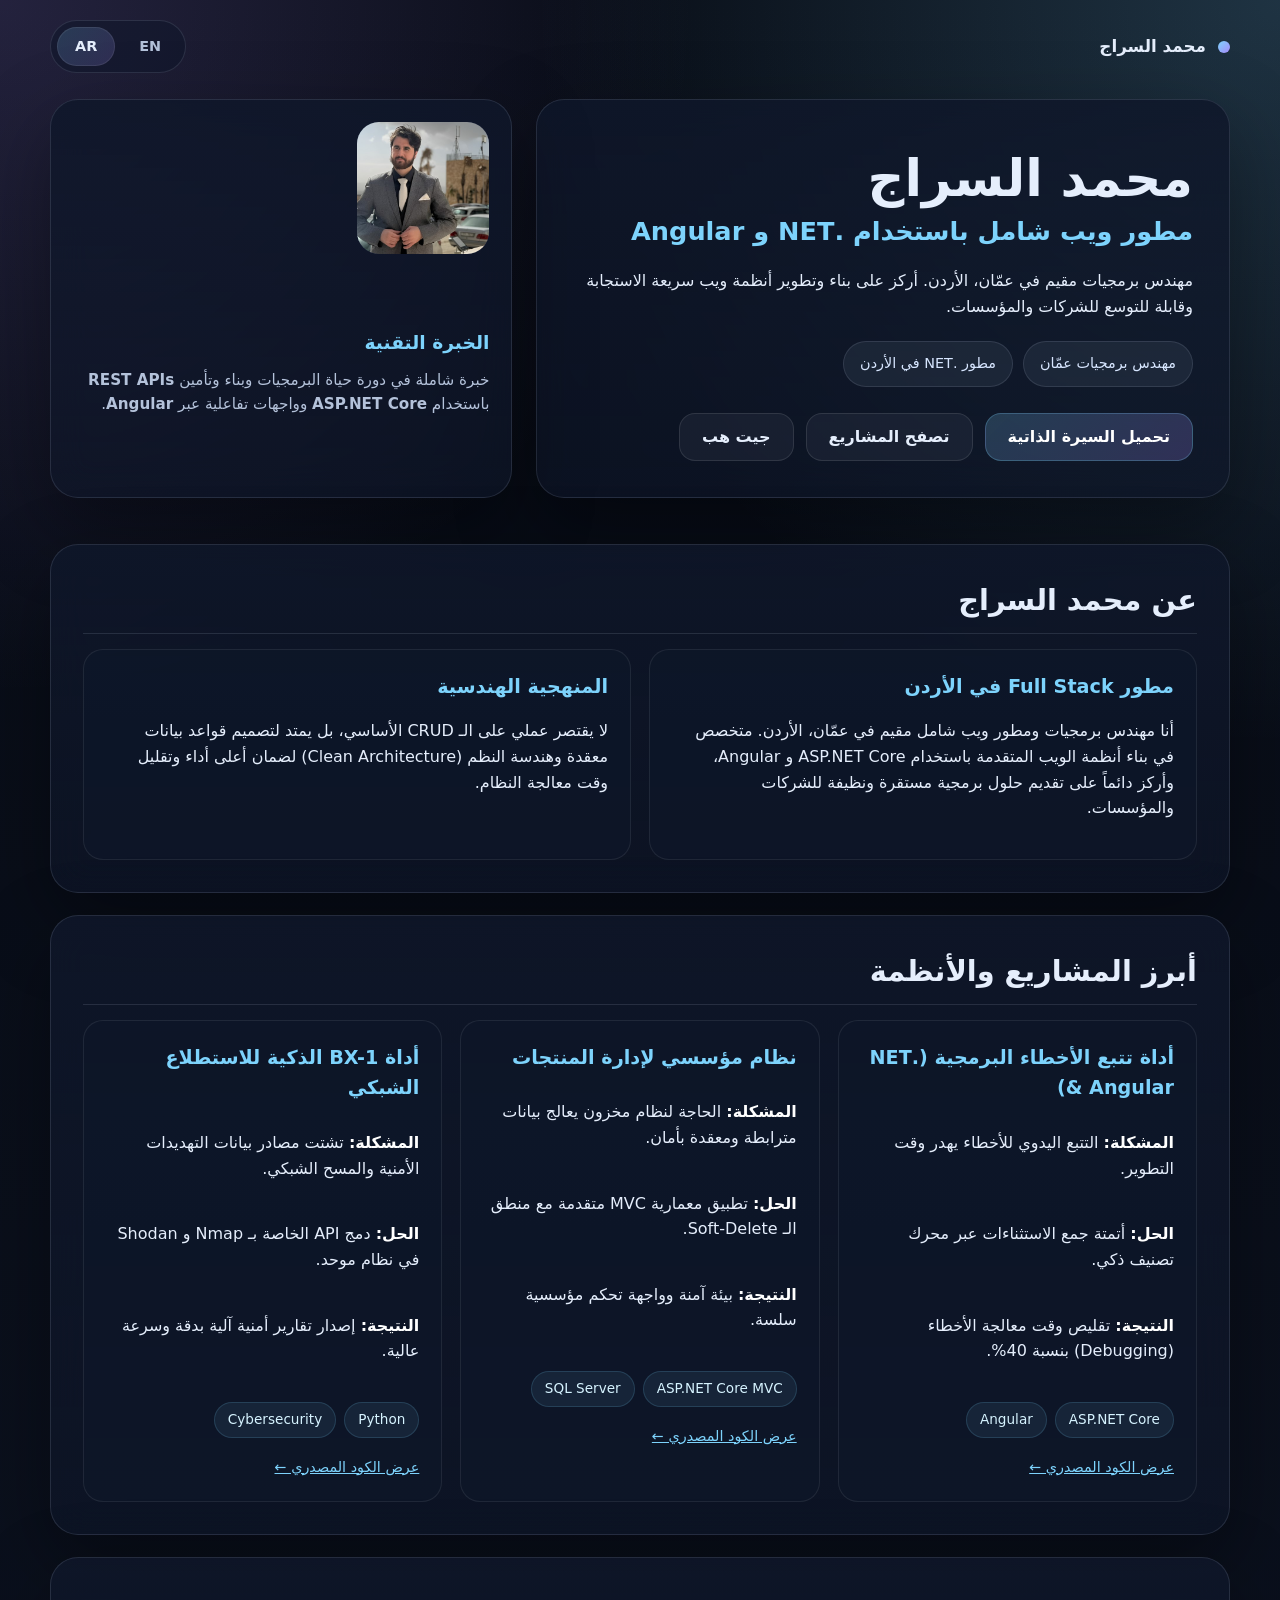
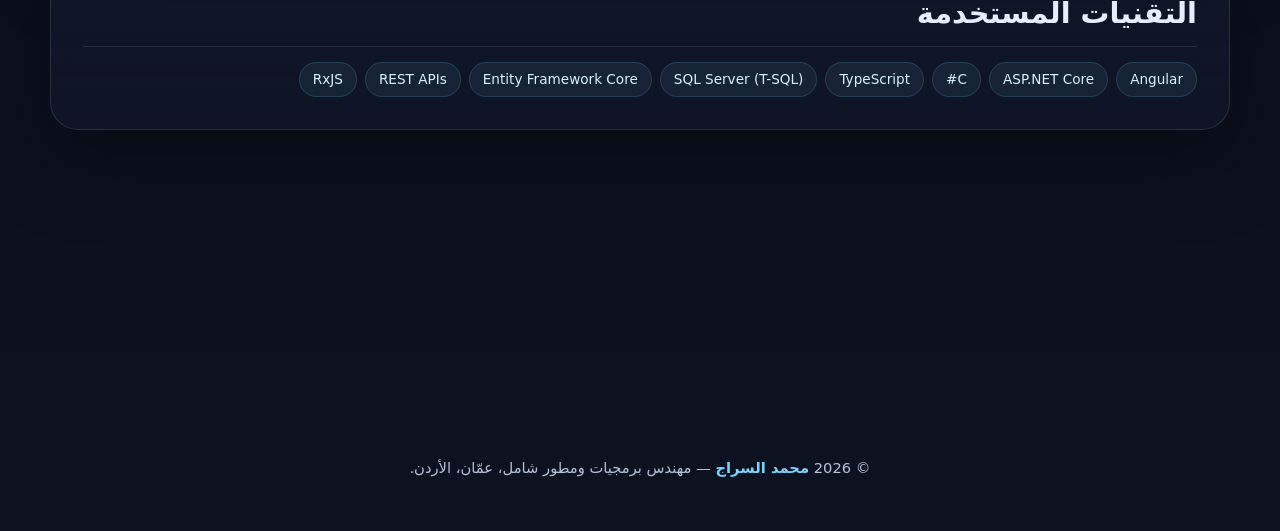
==== ar/index.html @ 18734277 "Add files via upload" ====
<!DOCTYPE html>
<html lang="ar" dir="rtl">
<head>
  <meta charset="UTF-8" />
  <meta name="viewport" content="width=device-width, initial-scale=1.0" />
  <meta name="theme-color" content="#070b14" />
  <meta name="color-scheme" content="dark" />
  
  <title>محمد السراج | مطور .NET و Angular في الأردن</title>
  <meta name="description" content="محمد السراج، مطور ويب شامل باستخدام .NET و Angular مقيم في عمّان. متخصص في هندسة البرمجيات وبناء تطبيقات الويب قابلة التوسع وتطوير الأنظمة المعقدة." />

  <link rel="stylesheet" href="../css/styles.css" />
  <link rel="icon" type="image/png" sizes="32x32" href="../favicon-32x32.png" />
  <link rel="apple-touch-icon" href="../apple-touch-icon.png" />

  <link rel="canonical" href="https://Mohammed-Sarraj.github.io/ar/" />
  <link rel="alternate" hreflang="ar-JO" href="https://Mohammed-Sarraj.github.io/ar/" />
  <link rel="alternate" hreflang="en" href="https://Mohammed-Sarraj.github.io/" />
  <link rel="alternate" hreflang="x-default" href="https://Mohammed-Sarraj.github.io/" />

  <meta property="og:type" content="profile" />
  <meta property="og:title" content="محمد السراج | مطور ويب شامل الأردن" />
  <meta property="og:description" content="مهندس برمجيات عمّان - مطور Full Stack متخصص في أنظمة .NET و Angular." />
  <meta property="og:url" content="https://Mohammed-Sarraj.github.io/ar/" />
  <meta property="og:image" content="https://Mohammed-Sarraj.github.io/og-image.jpg" />
  <meta property="og:image:width" content="1200" />
  <meta property="og:image:height" content="630" />
  <meta property="og:locale" content="ar_JO" />

  <script type="application/ld+json">
  [
    {
      "@context": "https://schema.org",
      "@type": "WebSite",
      "url": "https://Mohammed-Sarraj.github.io/ar/",
      "name": "محمد السراج",
      "description": "السيرة الذاتية لمهندس البرمجيات محمد السراج."
    },
    {
      "@context": "https://schema.org",
      "@type": "ProfilePage",
      "dateCreated": "2024-01-01",
      "dateModified": "2026-04-16",
      "url": "https://Mohammed-Sarraj.github.io/ar/",
      "name": "محمد السراج — مهندس برمجيات",
      "mainEntity": {
        "@type": "Person",
        "name": "محمد السراج",
        "jobTitle": "مطور Full Stack",
        "description": "مطور ويب شامل باستخدام .NET و Angular مقيم في عمّان، الأردن.",
        "image": "https://Mohammed-Sarraj.github.io/profile.jpg",
        "sameAs": [
          "https://www.linkedin.com/in/mohammed-alsarraj",
          "https://github.com/Mohammed-Sarraj"
        ]
      }
    }
  ]
  </script>
</head>
<body>

  <div class="wrap">
    <header class="topbar">
      <div class="brand">
        <span class="dot"></span>
        <span>محمد السراج</span>
      </div>
      <div class="lang-switch">
        <a href="../index.html" title="Switch to English">EN</a>
        <a href="#" class="active" aria-current="page">AR</a>
      </div>
    </header>

    <main>
      <section class="hero">
        <article class="panel hero-main anim">
          <h1>محمد السراج</h1>
          <h2 class="hero-sub">مطور ويب شامل باستخدام .NET و Angular</h2>
          <p class="subtitle">
            مهندس برمجيات مقيم في عمّان، الأردن. أركز على بناء وتطوير أنظمة ويب سريعة الاستجابة وقابلة للتوسع للشركات والمؤسسات.
          </p>
          
          <div class="meta-row">
            <span class="pill">مهندس برمجيات عمّان</span>
            <span class="pill">مطور .NET في الأردن</span>
          </div>
          
          <div class="actions">
            <a class="btn primary" href="../Mohammed_AlSarraj_CV.pdf" target="_blank">تحميل السيرة الذاتية</a>
            <a class="btn ghost" href="#projects">تصفح المشاريع</a>
            <a class="btn ghost" href="https://github.com/Mohammed-Sarraj" target="_blank">جيت هب</a>
          </div>
        </article>

        <aside class="panel hero-side anim" data-delay="1">
          <div class="avatar"><img src="../profile.jpg" alt="محمد السراج" /></div>
          <div>
            <h3 style="color: var(--accent); margin: 0 0 10px;">الخبرة التقنية</h3>
            <p style="font-size: 0.95rem; color: var(--muted); margin: 0;">
              خبرة شاملة في دورة حياة البرمجيات وبناء وتأمين <strong>REST APIs</strong> باستخدام <strong>ASP.NET Core</strong> وواجهات تفاعلية عبر <strong>Angular</strong>.
            </p>
          </div>
        </aside>
      </section>

      <section class="panel section anim" id="about">
        <h2>عن محمد السراج</h2>
        <div class="grid-2">
          <div class="card anim" data-delay="1">
            <h3>مطور Full Stack في الأردن</h3>
            <p>أنا مهندس برمجيات ومطور ويب شامل مقيم في عمّان، الأردن. متخصص في بناء أنظمة الويب المتقدمة باستخدام ASP.NET Core و Angular، وأركز دائماً على تقديم حلول برمجية مستقرة ونظيفة للشركات والمؤسسات.</p>
          </div>
          <div class="card anim" data-delay="2">
            <h3>المنهجية الهندسية</h3>
            <p>لا يقتصر عملي على الـ CRUD الأساسي، بل يمتد لتصميم قواعد بيانات معقدة وهندسة النظم (Clean Architecture) لضمان أعلى أداء وتقليل وقت معالجة النظام.</p>
          </div>
        </div>
      </section>

      <section class="panel section anim" id="projects">
        <h2>أبرز المشاريع والأنظمة</h2>
        <div class="grid-3">
          <article class="card anim" data-delay="1">
            <h3>أداة تتبع الأخطاء البرمجية (.NET & Angular)</h3>
            <div class="project-deep">
              <p><strong>المشكلة:</strong> التتبع اليدوي للأخطاء يهدر وقت التطوير.</p>
              <p><strong>الحل:</strong> أتمتة جمع الاستثناءات عبر محرك تصنيف ذكي.</p>
              <p><strong>النتيجة:</strong> تقليص وقت معالجة الأخطاء (Debugging) بنسبة 40%.</p>
              <div class="tagrow">
                <span class="tag">ASP.NET Core</span> <span class="tag">Angular</span>
              </div>
              <a href="https://github.com/Mohammed-Sarraj" target="_blank" class="github-link">عرض الكود المصدري ←</a>
            </div>
          </article>
          
          <article class="card anim" data-delay="2">
            <h3>نظام مؤسسي لإدارة المنتجات</h3>
            <div class="project-deep">
              <p><strong>المشكلة:</strong> الحاجة لنظام مخزون يعالج بيانات مترابطة ومعقدة بأمان.</p>
              <p><strong>الحل:</strong> تطبيق معمارية MVC متقدمة مع منطق الـ Soft-Delete.</p>
              <p><strong>النتيجة:</strong> بيئة آمنة وواجهة تحكم مؤسسية سلسة.</p>
              <div class="tagrow">
                <span class="tag">ASP.NET Core MVC</span> <span class="tag">SQL Server</span>
              </div>
              <a href="https://github.com/Mohammed-Sarraj" target="_blank" class="github-link">عرض الكود المصدري ←</a>
            </div>
          </article>

          <article class="card anim" data-delay="3">
            <h3>أداة BX-1 الذكية للاستطلاع الشبكي</h3>
            <div class="project-deep">
              <p><strong>المشكلة:</strong> تشتت مصادر بيانات التهديدات الأمنية والمسح الشبكي.</p>
              <p><strong>الحل:</strong> دمج API الخاصة بـ Nmap و Shodan في نظام موحد.</p>
              <p><strong>النتيجة:</strong> إصدار تقارير أمنية آلية بدقة وسرعة عالية.</p>
              <div class="tagrow">
                <span class="tag">Python</span> <span class="tag">Cybersecurity</span>
              </div>
              <a href="https://github.com/Mohammed-Sarraj" target="_blank" class="github-link">عرض الكود المصدري ←</a>
            </div>
          </article>
        </div>
      </section>

      <section class="panel section anim" id="skills">
        <h2>التقنيات المستخدمة</h2>
        <div class="tagrow" style="font-size: 1.1rem;">
          <span class="tag">Angular</span>
          <span class="tag">ASP.NET Core</span>
          <span class="tag">C#</span>
          <span class="tag">TypeScript</span>
          <span class="tag">SQL Server (T-SQL)</span>
          <span class="tag">Entity Framework Core</span>
          <span class="tag">REST APIs</span>
          <span class="tag">RxJS</span>
        </div>
      </section>
      
      <section class="panel section anim" id="contact">
        <h2>التواصل</h2>
        <p class="lead">مفتوح للفرص الوظيفية في مجال هندسة البرمجيات والتعاون التقني. دعنا نبني شيئاً رائعاً معاً.</p>
        <div class="contact-grid">
          <a href="mailto:mfsarraj6@gmail.com" class="social-link anim" data-delay="1">
            <svg viewBox="0 0 24 24"><path d="M20 4H4c-1.1 0-1.99.9-1.99 2L2 18c0 1.1.9 2 2 2h16c1.1 0 2-.9 2-2V6c0-1.1-.9-2-2-2zm0 4l-8 5-8-5V6l8 5 8-5v2z"/></svg>
            <div class="details"><span class="label">البريد الإلكتروني</span><span class="value">mfsarraj6@gmail.com</span></div>
          </a>
          <a href="https://wa.me/962781483700" target="_blank" class="social-link anim" data-delay="2">
            <svg viewBox="0 0 24 24"><path d="M12.031 0C5.385 0 .012 5.373.012 12.019c0 2.128.552 4.195 1.6 6.01L.027 24l6.115-1.603c1.744.962 3.716 1.468 5.889 1.468 6.646 0 12.02-5.373 12.02-12.019C24.05 5.373 18.677 0 12.031 0zm-1.127 18.06c-1.782-.008-3.528-.475-5.048-1.353l-.361-.214-3.753.984.998-3.661-.235-.374c-.966-1.538-1.478-3.327-1.478-5.183 0-5.313 4.323-9.636 9.636-9.636 5.312 0 9.635 4.323 9.635 9.636 0 5.312-4.323 9.635-9.635 9.635zm5.289-7.221c-.29-.145-1.716-.847-1.982-.944-.265-.096-.459-.145-.652.145-.193.29-.75.944-.919 1.138-.17.193-.338.217-.628.072-1.666-.837-3.08-2.316-3.83-3.612-.113-.197-.01-.301.135-.445.13-.13.29-.338.435-.508.145-.17.193-.29.29-.483.096-.193.048-.362 0-.508-.048-.145-.652-1.571-.894-2.152-.236-.563-.475-.487-.652-.496h-.556c-.193 0-.508.072-.774.362-.265.29-1.015.992-1.015 2.418 0 1.427 1.04 2.806 1.185 2.999.145.193 2.045 3.123 4.954 4.381 1.761.76 2.492.936 3.327.882.686-.044 1.716-.701 1.958-1.378.242-.677.242-1.258.17-1.378-.073-.121-.266-.193-.556-.338z"/></svg>
            <div class="details"><span class="label">واتساب</span><span class="value">+962 781 483 700</span></div>
          </a>
          <a href="https://www.linkedin.com/in/mohammed-alsarraj" target="_blank" class="social-link anim" data-delay="3">
            <svg viewBox="0 0 24 24"><path d="M19 0h-14c-2.761 0-5 2.239-5 5v14c0 2.761 2.239 5 5 5h14c2.762 0 5-2.239 5-5v-14c0-2.761-2.238-5-5-5zm-11 19h-3v-11h3v11zm-1.5-12.268c-.966 0-1.75-.79-1.75-1.764s.784-1.764 1.75-1.764 1.75.79 1.75 1.764-.783 1.764-1.75 1.764zm13.5 12.268h-3v-5.604c0-3.368-4-3.113-4 0v5.604h-3v-11h3v1.765c1.396-2.586 7-2.777 7 2.476v6.759z"/></svg>
            <div class="details"><span class="label">لينكدإن</span><span class="value">mohammed-alsarraj</span></div>
          </a>
        </div>
      </section>

    </main>

    <footer class="footer">
      <div>
        &copy; 2026 <a href="https://Mohammed-Sarraj.github.io/ar/">محمد السراج</a>
        &mdash; مهندس برمجيات ومطور شامل، عمّان، الأردن.
      </div>
    </footer>
  </div>

  <script src="../js/script.js" defer></script>
</body>
</html>
---- css/styles.css ----
/* ============================================================
   DESIGN TOKENS
============================================================ */
:root {
  --bg: #070b14; --bg2: #0c1220; --card: rgba(15,23,42,0.86);
  --text: #e5eefc; --muted: #b4c2da; --line: rgba(148,163,184,0.18);
  --accent: #7dd3fc; --accent2: #a78bfa; --success: #34d399;
  --shadow: 0 30px 80px rgba(0,0,0,0.35); --radius: 28px; --max: 1180px;
  --transition: 0.25s ease;
}

/* ============================================================
   RESET & BASE
============================================================ */
*, *::before, *::after { box-sizing: border-box; }
html { scroll-behavior: smooth; }
body {
  margin: 0; font-family: system-ui, -apple-system, sans-serif;
  background: radial-gradient(circle at top left, rgba(125,211,252,0.20), transparent 30%),
              radial-gradient(circle at top right, rgba(167,139,250,0.18), transparent 28%),
              linear-gradient(180deg, var(--bg), var(--bg2));
  color: var(--text); min-height: 100vh; overflow-x: hidden; line-height: 1.6;
}

/* التوافق مع اللغة العربية (RTL) للـ Background */
[dir="rtl"] body {
  background: radial-gradient(circle at top right, rgba(125,211,252,0.20), transparent 30%),
              radial-gradient(circle at top left, rgba(167,139,250,0.18), transparent 28%),
              linear-gradient(180deg, var(--bg), var(--bg2));
}

a { color: inherit; text-decoration: none; }
img { max-width: 100%; display: block; }

/* ============================================================
   LAYOUT & COMPONENTS
============================================================ */
.wrap { width: min(var(--max), calc(100% - 32px)); margin: 0 auto; position: relative; z-index: 1; }
.topbar { display: flex; justify-content: space-between; align-items: center; padding: 20px 0 8px; gap: 16px; }
.brand { display: flex; align-items: center; gap: 12px; font-weight: 700; font-size: 1.05rem; }
.dot { width: 12px; height: 12px; border-radius: 50%; background: linear-gradient(135deg, var(--accent), var(--accent2)); }

.lang-switch { display: inline-flex; gap: 6px; padding: 6px; border: 1px solid var(--line); border-radius: 999px; background: rgba(15,23,42,0.55); }
.lang-switch a { padding: 8px 18px; border-radius: 999px; color: var(--muted); font-weight: 700; font-size: 0.9rem; transition: var(--transition); }
.lang-switch a.active { background: linear-gradient(135deg, rgba(125,211,252,0.18), rgba(167,139,250,0.18)); color: var(--text); box-shadow: inset 0 0 0 1px rgba(255,255,255,0.08); }

.hero { display: grid; grid-template-columns: 1.2fr 0.8fr; gap: 24px; padding: 18px 0 24px; }
.panel { background: linear-gradient(180deg, rgba(15,23,42,0.86), rgba(15,23,42,0.62)); border: 1px solid var(--line); border-radius: var(--radius); box-shadow: var(--shadow); backdrop-filter: blur(18px); }
.hero-main { padding: 36px; }

h1 { margin: 14px 0 5px; font-size: clamp(2.4rem, 4vw, 3.8rem); font-weight: 900; line-height: 1.1; }
h2.hero-sub { font-size: clamp(1.2rem, 2vw, 1.6rem); color: var(--accent); margin: 0 0 15px; font-weight: 600; }

.meta-row { display: flex; flex-wrap: wrap; gap: 10px; margin: 22px 0 0; }
.pill { display: inline-flex; padding: 10px 16px; border-radius: 999px; background: rgba(148,163,184,0.10); border: 1px solid var(--line); color: #d7e6ff; font-size: 0.9rem; font-weight: 500; }

.actions { display: flex; flex-wrap: wrap; gap: 12px; margin-top: 26px; }
.btn { display: inline-flex; align-items: center; gap: 10px; padding: 0 22px; height: 48px; border-radius: 16px; border: 1px solid rgba(255,255,255,0.10); font-weight: 700; cursor: pointer; transition: var(--transition); }
.btn.primary { background: linear-gradient(135deg, rgba(125,211,252,0.20), rgba(167,139,250,0.22)); border-color: rgba(125,211,252,0.25); color: #fff; }
.btn.ghost { background: rgba(148,163,184,0.08); }
.btn:hover { transform: translateY(-2px); }

.hero-side { padding: 22px; display: grid; gap: 16px; }
.avatar { width: min(132px, 30vw); aspect-ratio: 1; border-radius: 22px; overflow: hidden; background: linear-gradient(135deg, rgba(125,211,252,0.18), rgba(167,139,250,0.18)); display: grid; place-items: center; }
.avatar img { width: 100%; height: 100%; object-fit: cover; transform: scale(1.8); }

.section { margin-top: 22px; padding: 32px; }
.section h2 { margin: 0 0 15px; font-size: 1.8rem; font-weight: 800; border-bottom: 1px solid var(--line); padding-bottom: 10px; }
.grid-2 { display: grid; grid-template-columns: repeat(2, 1fr); gap: 18px; }
.grid-3 { display: grid; grid-template-columns: repeat(3, 1fr); gap: 18px; }

.card { padding: 22px; border-radius: 20px; background: rgba(15,23,42,0.65); border: 1px solid rgba(255,255,255,0.08); }
.card h3 { margin: 0 0 10px; font-size: 1.2rem; color: var(--accent); }

.project-deep { display: flex; flex-direction: column; gap: 8px; }
.project-deep strong { color: #fff; }
.project-deep a.github-link { color: var(--accent); text-decoration: underline; font-size: 0.9rem; margin-top: 10px; display: inline-block; }

.tagrow { display: flex; flex-wrap: wrap; gap: 8px; margin-top: 14px; }
.tag { display: inline-flex; padding: 6px 13px; border-radius: 999px; background: rgba(125,211,252,0.08); border: 1px solid rgba(125,211,252,0.16); color: #d6f3ff; font-size: 0.85rem; font-weight: 500; }

.contact-grid { display: grid; grid-template-columns: repeat(auto-fit, minmax(220px, 1fr)); gap: 14px; margin-top: 24px; }
.social-link { display: flex; align-items: center; gap: 16px; padding: 16px 20px; border-radius: 18px; background: rgba(15,23,42,0.55); border: 1px solid rgba(255,255,255,0.08); font-weight: 600; transition: var(--transition); min-height: 72px; }
.social-link:hover { transform: translateY(-4px); background: rgba(125,211,252,0.10); border-color: rgba(125,211,252,0.28); box-shadow: 0 12px 36px rgba(0,0,0,0.22); }
.social-link svg { width: 28px; height: 28px; fill: currentColor; opacity: 0.88; }
.social-link .details { display: flex; flex-direction: column; gap: 3px; }
.social-link .details .label { font-size: 0.78rem; color: var(--muted); text-transform: uppercase; }
.social-link .details .value { font-size: 1rem; font-weight: 700; color: #fff; }

.footer { padding: 32px 0 52px; text-align: center; color: var(--muted); font-size: 0.92rem; }
.footer a { color: var(--accent); font-weight: bold; }

/* ============================================================
   RTL OVERRIDES (يتم تطبيقها تلقائياً عند قراءة lang="ar")
============================================================ */
[dir="rtl"] .actions, [dir="rtl"] .meta-row, [dir="rtl"] .tagrow, [dir="rtl"] .topbar { direction: rtl; }
[dir="rtl"] .grid-2, [dir="rtl"] .grid-3, [dir="rtl"] .contact-grid { direction: rtl; }

/* ============================================================
   SCROLL ANIMATIONS (JS Intersection Observer)
============================================================ */
.anim { opacity: 0; transform: translateY(24px); transition: opacity 0.55s ease, transform 0.55s ease; }
.anim.visible { opacity: 1; transform: translateY(0); }
.anim[data-delay="1"] { transition-delay: 0.06s; }
.anim[data-delay="2"] { transition-delay: 0.12s; }
.anim[data-delay="3"] { transition-delay: 0.18s; }

/* ============================================================
   RESPONSIVE DESIGN
============================================================ */
@media (max-width: 980px) {
  .hero, .grid-2, .grid-3 { grid-template-columns: 1fr; }
  .hero-main { padding: 26px; }
  .hero-side { padding: 18px; }
  .section { padding: 24px; }
}
@media (max-width: 640px) {
  .wrap { width: min(var(--max), calc(100% - 20px)); }
  .topbar { flex-direction: column; gap: 12px; }
  h1 { line-height: 1.02; }
  .contact-grid { grid-template-columns: 1fr; }
  .btn { width: 100%; justify-content: center; }
}
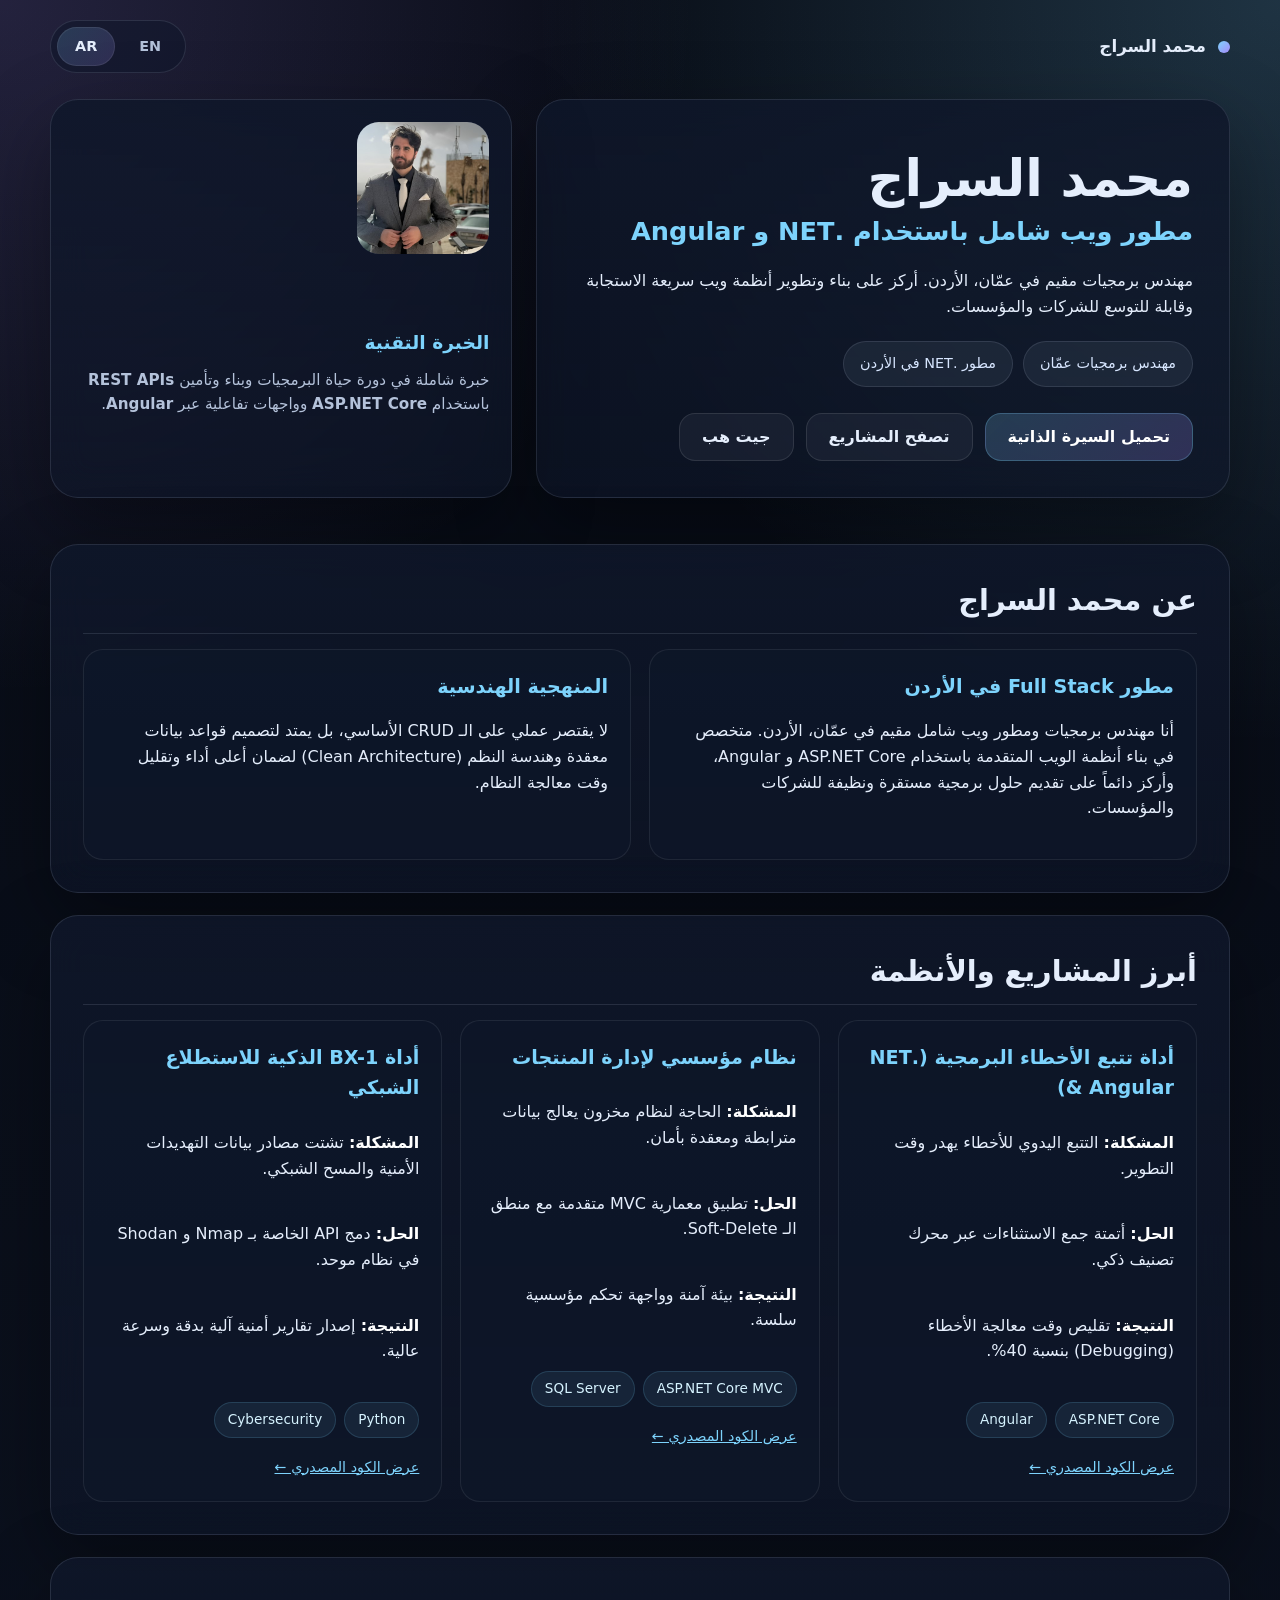
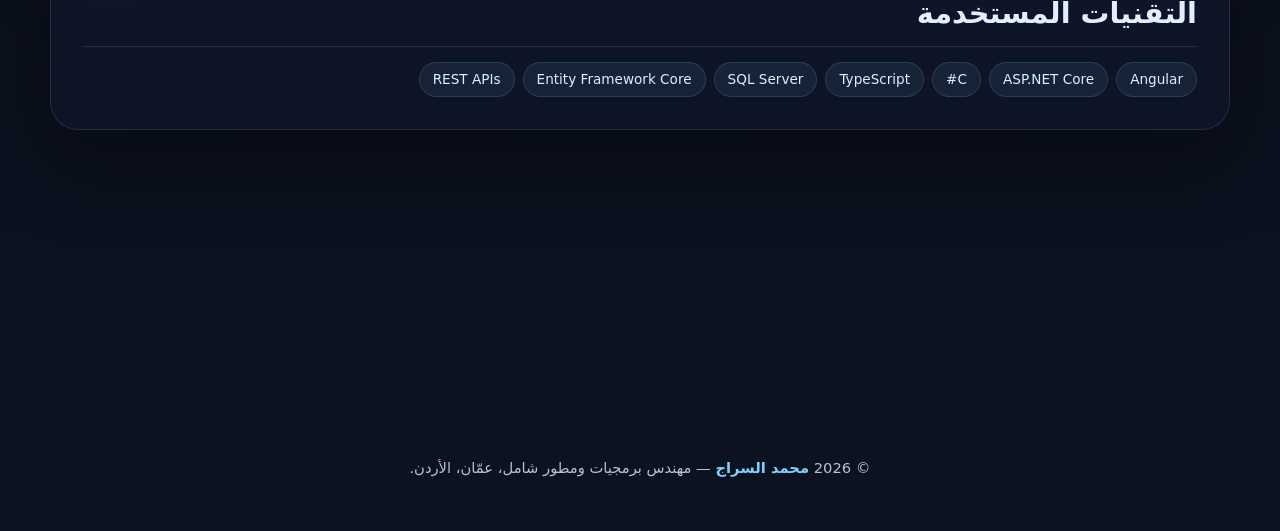
==== commit fecdd302: "Update index.html" ====
--- a/ar/index.html
+++ b/ar/index.html
@@ -169,10 +169,9 @@
           <span class="tag">ASP.NET Core</span>
           <span class="tag">C#</span>
           <span class="tag">TypeScript</span>
-          <span class="tag">SQL Server (T-SQL)</span>
+          <span class="tag">SQL Server</span>
           <span class="tag">Entity Framework Core</span>
           <span class="tag">REST APIs</span>
-          <span class="tag">RxJS</span>
         </div>
       </section>
       
@@ -207,4 +206,4 @@
 
   <script src="../js/script.js" defer></script>
 </body>
-</html>+</html>
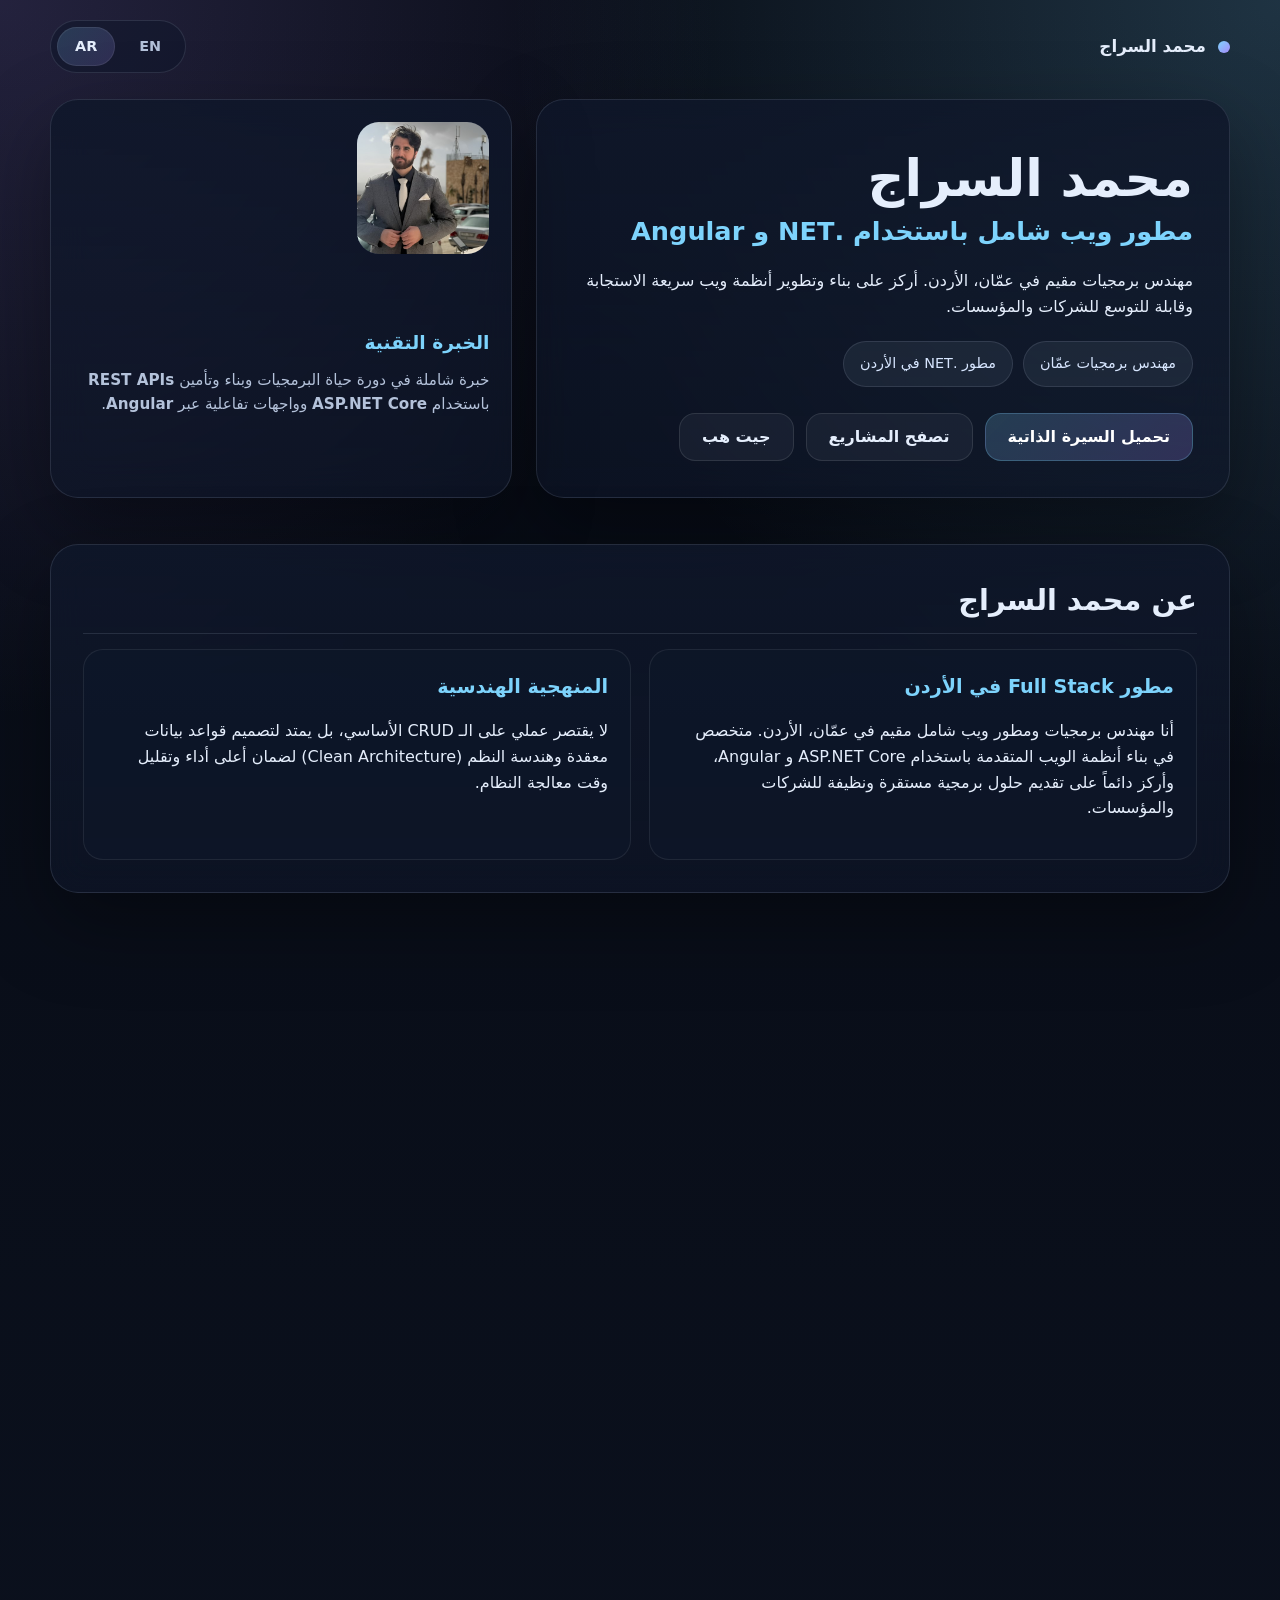
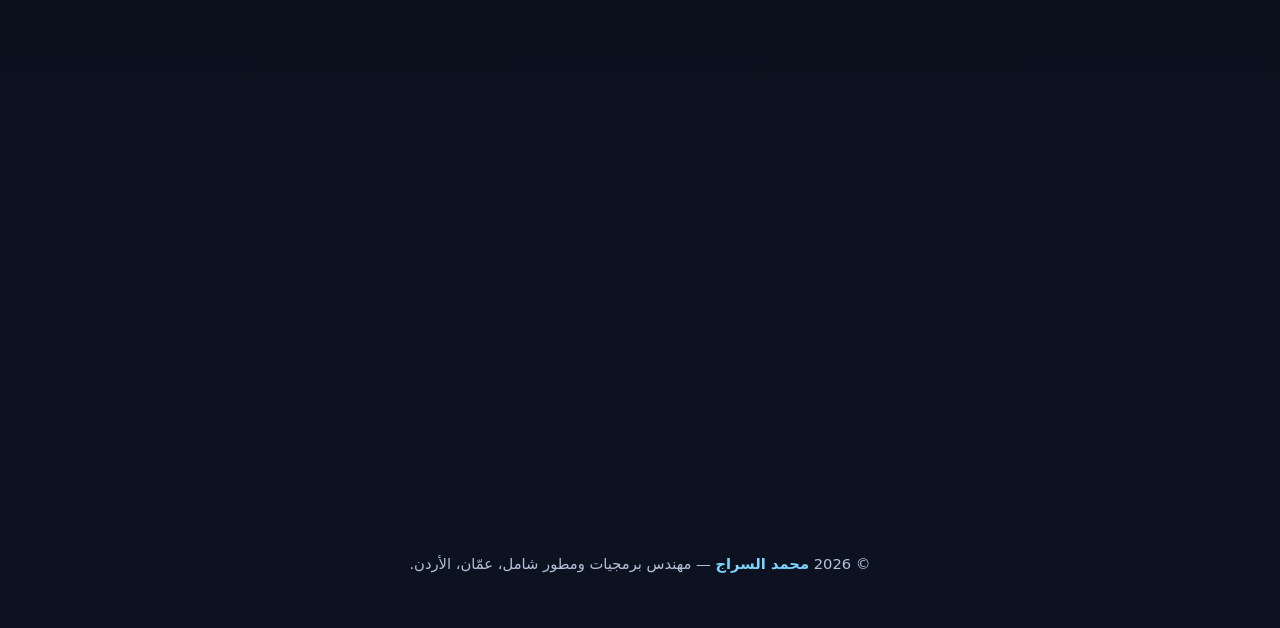
==== commit 3926f010: "Update index.html" ====
--- a/ar/index.html
+++ b/ar/index.html
@@ -51,7 +51,9 @@
         "image": "https://Mohammed-Sarraj.github.io/profile.jpg",
         "sameAs": [
           "https://www.linkedin.com/in/mohammed-alsarraj",
-          "https://github.com/Mohammed-Sarraj"
+          "https://github.com/Mohammed-Sarraj",
+          "https://www.facebook.com/mohammed.alsarraj.dev",
+          "https://www.instagram.com/mfsarraj"
         ]
       }
     }
@@ -183,13 +185,21 @@
             <svg viewBox="0 0 24 24"><path d="M20 4H4c-1.1 0-1.99.9-1.99 2L2 18c0 1.1.9 2 2 2h16c1.1 0 2-.9 2-2V6c0-1.1-.9-2-2-2zm0 4l-8 5-8-5V6l8 5 8-5v2z"/></svg>
             <div class="details"><span class="label">البريد الإلكتروني</span><span class="value">mfsarraj6@gmail.com</span></div>
           </a>
-          <a href="https://wa.me/962781483700" target="_blank" class="social-link anim" data-delay="2">
+          <a href="https://wa.me/962781483700" target="_blank" rel="noopener noreferrer" class="social-link anim" data-delay="2">
             <svg viewBox="0 0 24 24"><path d="M12.031 0C5.385 0 .012 5.373.012 12.019c0 2.128.552 4.195 1.6 6.01L.027 24l6.115-1.603c1.744.962 3.716 1.468 5.889 1.468 6.646 0 12.02-5.373 12.02-12.019C24.05 5.373 18.677 0 12.031 0zm-1.127 18.06c-1.782-.008-3.528-.475-5.048-1.353l-.361-.214-3.753.984.998-3.661-.235-.374c-.966-1.538-1.478-3.327-1.478-5.183 0-5.313 4.323-9.636 9.636-9.636 5.312 0 9.635 4.323 9.635 9.636 0 5.312-4.323 9.635-9.635 9.635zm5.289-7.221c-.29-.145-1.716-.847-1.982-.944-.265-.096-.459-.145-.652.145-.193.29-.75.944-.919 1.138-.17.193-.338.217-.628.072-1.666-.837-3.08-2.316-3.83-3.612-.113-.197-.01-.301.135-.445.13-.13.29-.338.435-.508.145-.17.193-.29.29-.483.096-.193.048-.362 0-.508-.048-.145-.652-1.571-.894-2.152-.236-.563-.475-.487-.652-.496h-.556c-.193 0-.508.072-.774.362-.265.29-1.015.992-1.015 2.418 0 1.427 1.04 2.806 1.185 2.999.145.193 2.045 3.123 4.954 4.381 1.761.76 2.492.936 3.327.882.686-.044 1.716-.701 1.958-1.378.242-.677.242-1.258.17-1.378-.073-.121-.266-.193-.556-.338z"/></svg>
             <div class="details"><span class="label">واتساب</span><span class="value">+962 781 483 700</span></div>
           </a>
-          <a href="https://www.linkedin.com/in/mohammed-alsarraj" target="_blank" class="social-link anim" data-delay="3">
+          <a href="https://www.linkedin.com/in/mohammed-alsarraj" target="_blank" rel="noopener noreferrer" class="social-link anim" data-delay="3">
             <svg viewBox="0 0 24 24"><path d="M19 0h-14c-2.761 0-5 2.239-5 5v14c0 2.761 2.239 5 5 5h14c2.762 0 5-2.239 5-5v-14c0-2.761-2.238-5-5-5zm-11 19h-3v-11h3v11zm-1.5-12.268c-.966 0-1.75-.79-1.75-1.764s.784-1.764 1.75-1.764 1.75.79 1.75 1.764-.783 1.764-1.75 1.764zm13.5 12.268h-3v-5.604c0-3.368-4-3.113-4 0v5.604h-3v-11h3v1.765c1.396-2.586 7-2.777 7 2.476v6.759z"/></svg>
             <div class="details"><span class="label">لينكدإن</span><span class="value">mohammed-alsarraj</span></div>
+          </a>
+          <a href="https://www.facebook.com/mohammed.alsarraj.dev" target="_blank" rel="noopener noreferrer" class="social-link anim" data-delay="4">
+            <svg viewBox="0 0 24 24"><path d="M22.675 0h-21.35c-.732 0-1.325.593-1.325 1.325v21.351c0 .731.593 1.324 1.325 1.324h11.495v-9.294h-3.128v-3.622h3.128v-2.671c0-3.1 1.893-4.788 4.659-4.788 1.325 0 2.463.099 2.795.143v3.24l-1.918.001c-1.504 0-1.795.715-1.795 1.763v2.313h3.587l-.467 3.622h-3.12v9.293h6.116c.73 0 1.323-.593 1.323-1.325v-21.35c0-.732-.593-1.325-1.325-1.325z"/></svg>
+            <div class="details"><span class="label">فيسبوك</span><span class="value">mohammed.alsarraj.dev</span></div>
+          </a>
+          <a href="https://www.instagram.com/mfsarraj" target="_blank" rel="noopener noreferrer" class="social-link anim" data-delay="5">
+            <svg viewBox="0 0 24 24"><path d="M12 2.163c3.204 0 3.584.012 4.85.07 3.252.148 4.771 1.691 4.919 4.919.058 1.265.069 1.645.069 4.849 0 3.205-.012 3.584-.069 4.849-.149 3.225-1.664 4.771-4.919 4.919-1.266.058-1.644.07-4.85.07-3.204 0-3.584-.012-4.849-.07-3.26-.149-4.771-1.699-4.919-4.92-.058-1.265-.07-1.644-.07-4.849 0-3.204.013-3.583.07-4.849.149-3.227 1.664-4.771 4.919-4.919 1.266-.057 1.645-.069 4.849-.07zm0-2.163c-3.259 0-3.667.014-4.947.072-4.358.2-6.78 2.618-6.98 6.98-.059 1.281-.073 1.689-.073 4.948 0 3.259.014 3.668.072 4.948.2 4.358 2.618 6.78 6.98 6.98 1.281.058 1.689.072 4.948.072 3.259 0 3.668-.014 4.948-.072 4.354-.2 6.782-2.618 6.979-6.98.059-1.28.073-1.689.073-4.948 0-3.259-.014-3.667-.072-4.947-.196-4.354-2.617-6.78-6.979-6.98-1.281-.059-1.69-.073-4.949-.073zm0 5.838c-3.403 0-6.162 2.759-6.162 6.162s2.759 6.163 6.162 6.163 6.162-2.759 6.162-6.163c0-3.403-2.759-6.162-6.162-6.162zm0 10.162c-2.209 0-4-1.79-4-4 0-2.209 1.791-4 4-4s4 1.791 4 4c0 2.21-1.791 4-4 4zm6.406-11.845c-.796 0-1.441.645-1.441 1.44s.645 1.44 1.441 1.44c.795 0 1.439-.645 1.439-1.44s-.644-1.44-1.439-1.44z"/></svg>
+            <div class="details"><span class="label">إنستجرام</span><span class="value">@mfsarraj</span></div>
           </a>
         </div>
       </section>
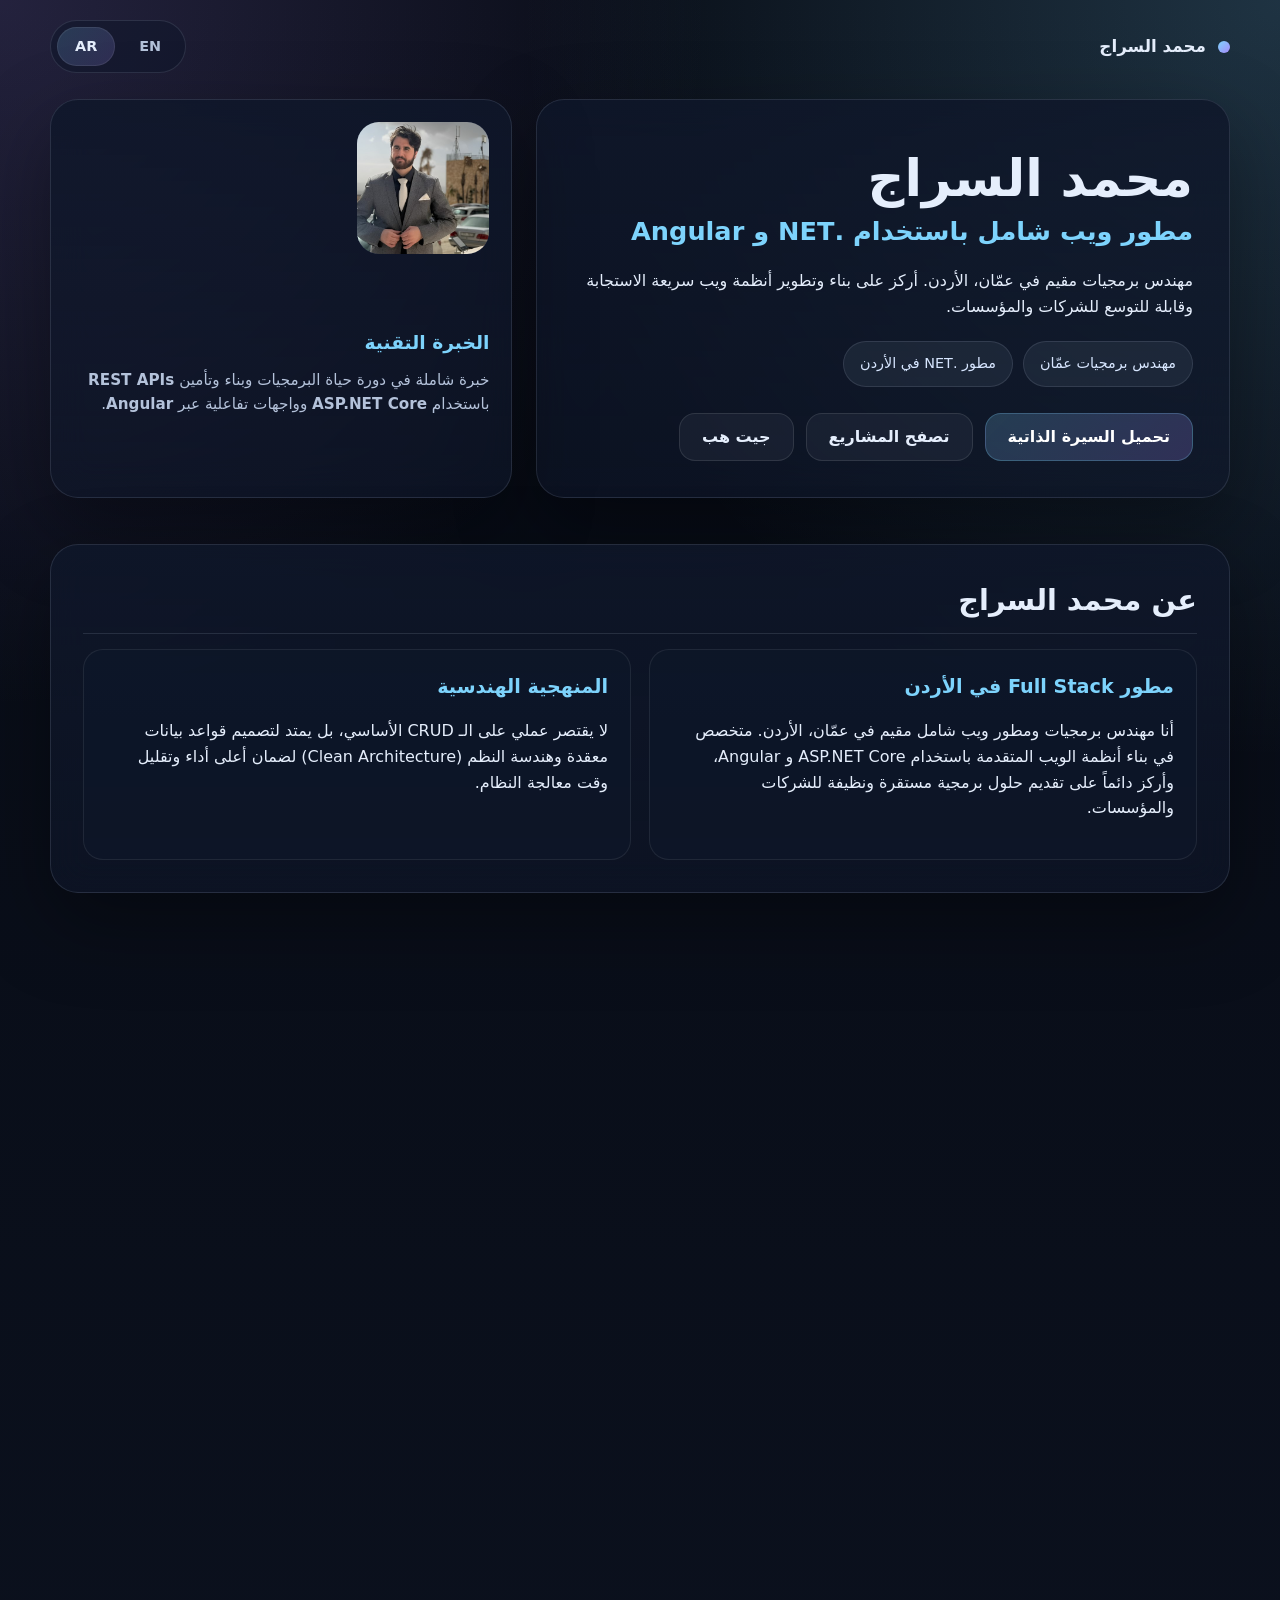
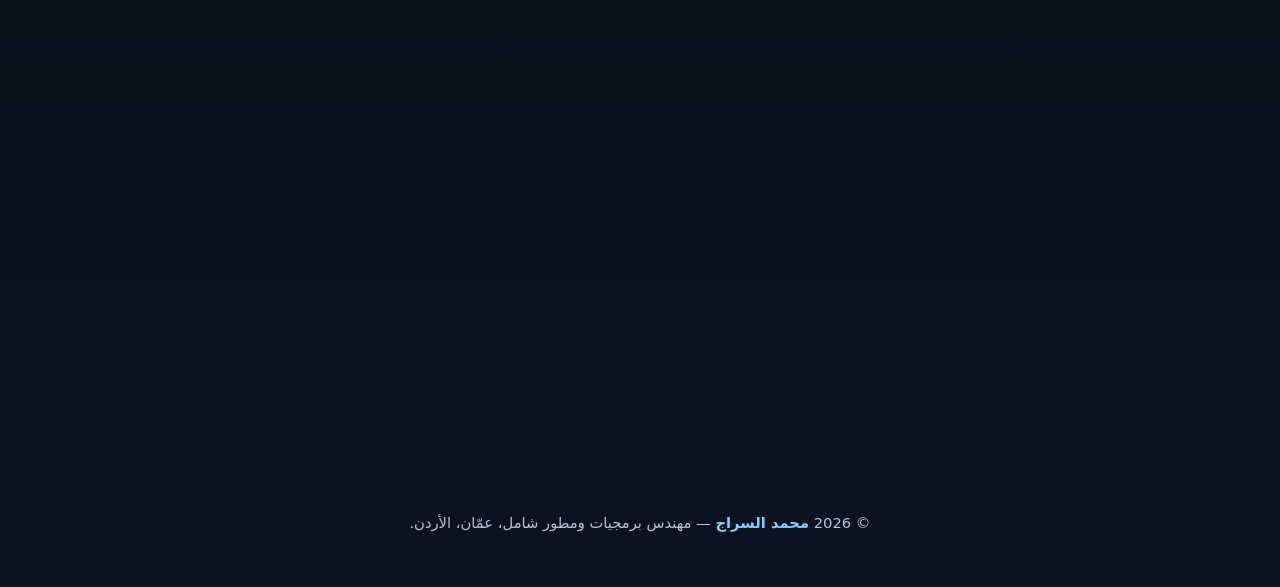
==== commit cbe4cb85: "Update index.html" ====
--- a/ar/index.html
+++ b/ar/index.html
@@ -132,7 +132,6 @@
               <div class="tagrow">
                 <span class="tag">ASP.NET Core</span> <span class="tag">Angular</span>
               </div>
-              <a href="https://github.com/Mohammed-Sarraj" target="_blank" class="github-link">عرض الكود المصدري ←</a>
             </div>
           </article>
           
@@ -145,7 +144,6 @@
               <div class="tagrow">
                 <span class="tag">ASP.NET Core MVC</span> <span class="tag">SQL Server</span>
               </div>
-              <a href="https://github.com/Mohammed-Sarraj" target="_blank" class="github-link">عرض الكود المصدري ←</a>
             </div>
           </article>
 
@@ -158,7 +156,6 @@
               <div class="tagrow">
                 <span class="tag">Python</span> <span class="tag">Cybersecurity</span>
               </div>
-              <a href="https://github.com/Mohammed-Sarraj" target="_blank" class="github-link">عرض الكود المصدري ←</a>
             </div>
           </article>
         </div>
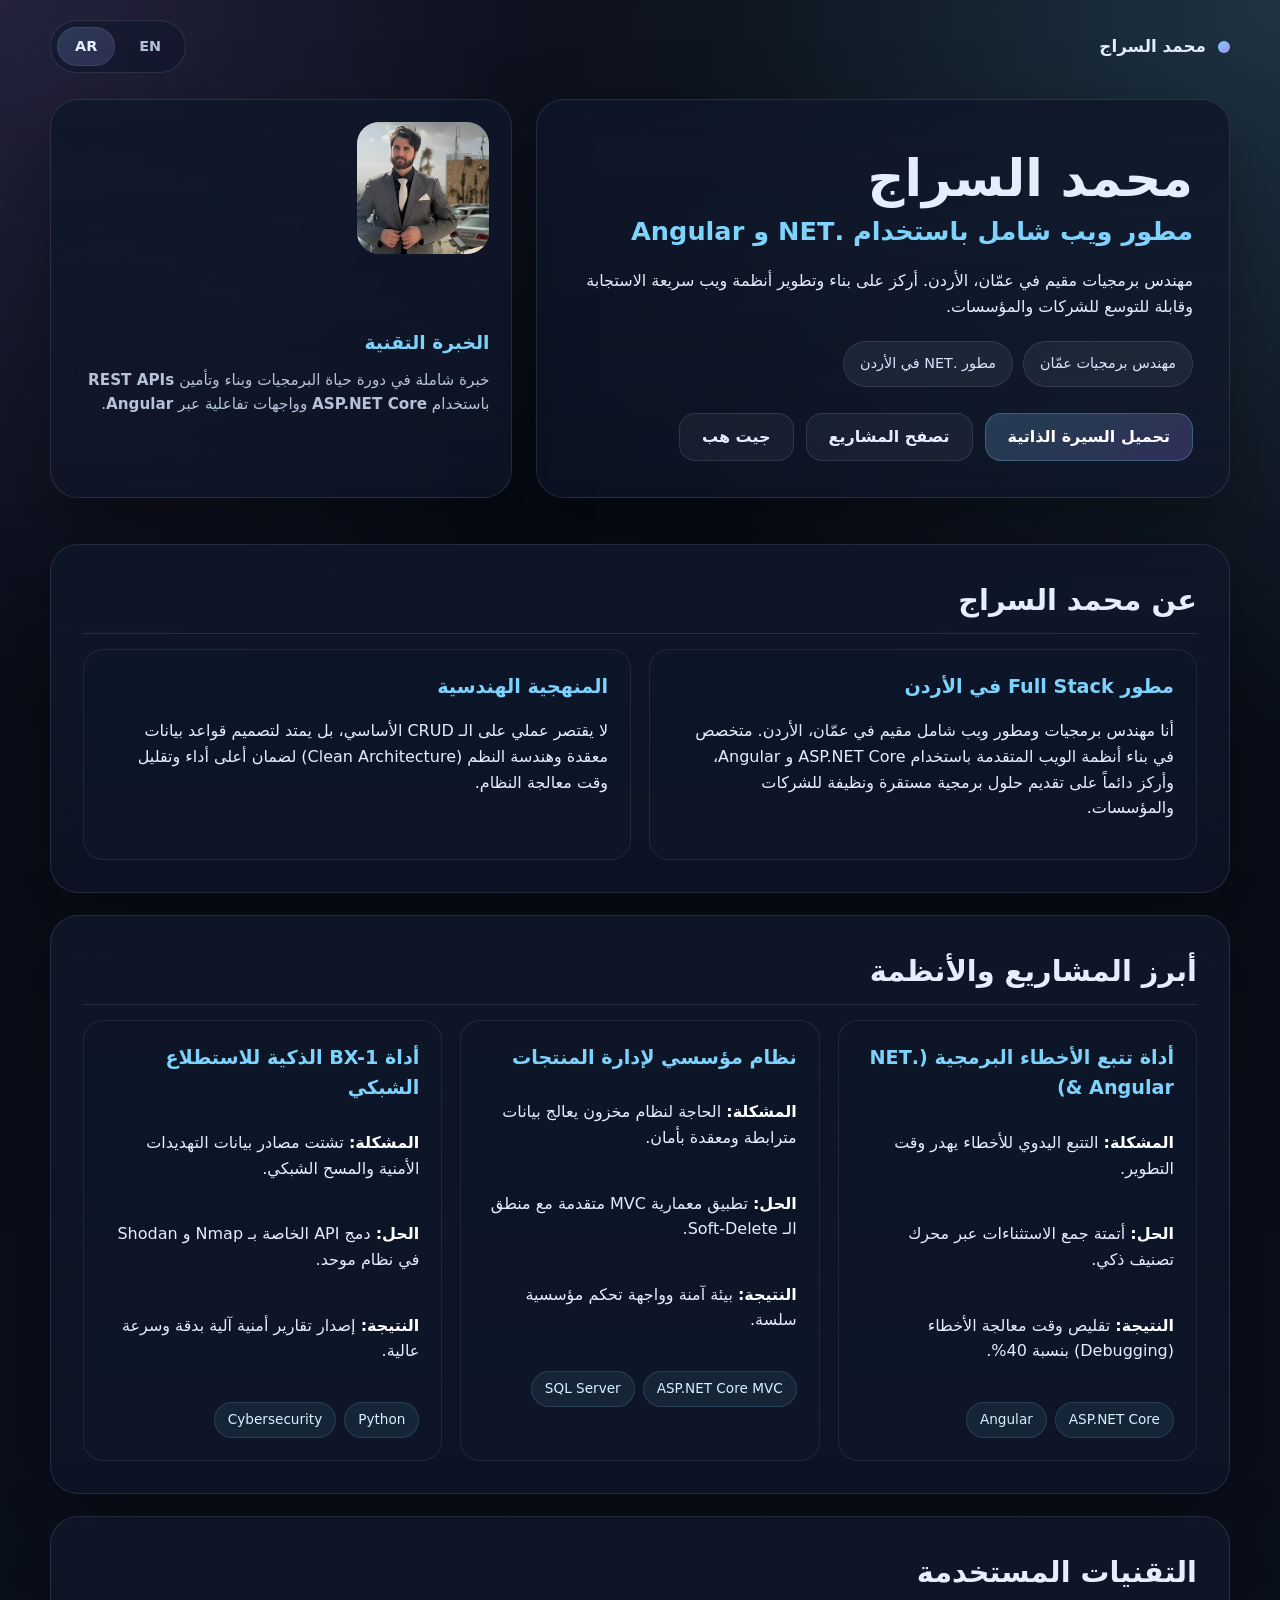
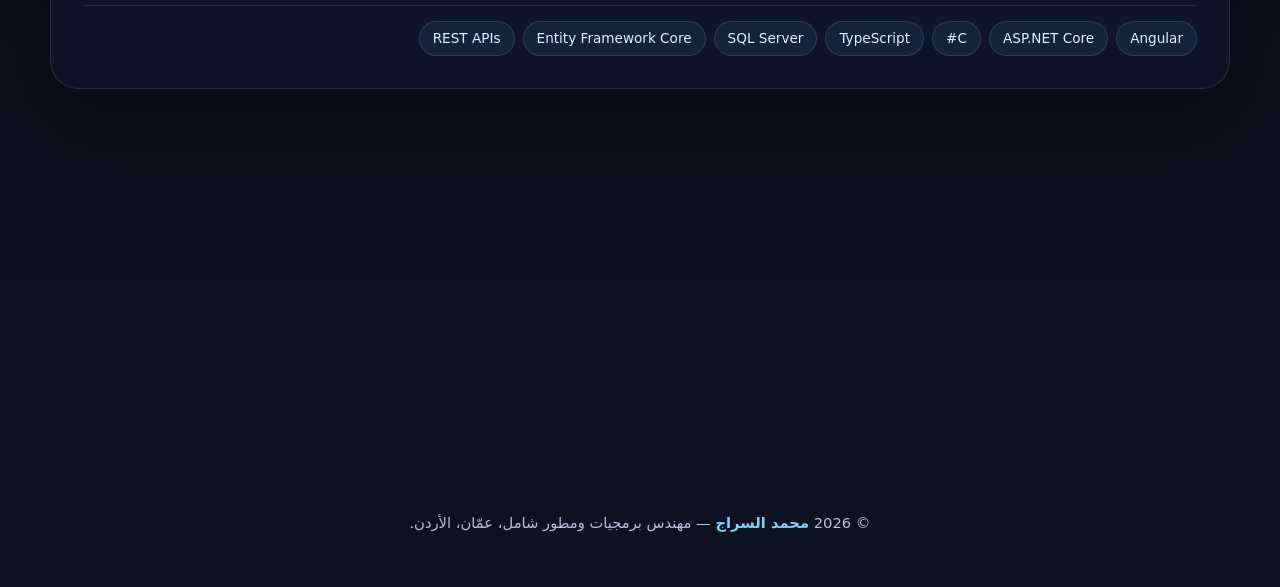
==== commit 48d6aece: "Update index.html" ====
--- a/ar/index.html
+++ b/ar/index.html
@@ -28,36 +28,32 @@
   <meta property="og:locale" content="ar_JO" />
 
   <script type="application/ld+json">
-  [
-    {
-      "@context": "https://schema.org",
-      "@type": "WebSite",
-      "url": "https://Mohammed-Sarraj.github.io/ar/",
+ [
+  {
+    "@context": "https://schema.org",
+    "@type": "WebSite",
+    "url": "https://Mohammed-Sarraj.github.io/ar/",
+    "name": "محمد السراج",
+    "description": "السيرة الذاتية لمهندس البرمجيات محمد السراج."
+  },
+  {
+    "@context": "https://schema.org",
+    "@type": "ProfilePage",
+    "url": "https://Mohammed-Sarraj.github.io/ar/",
+    "name": "محمد السراج — مهندس برمجيات",
+    "mainEntity": {
+      "@type": "Person",
       "name": "محمد السراج",
-      "description": "السيرة الذاتية لمهندس البرمجيات محمد السراج."
-    },
-    {
-      "@context": "https://schema.org",
-      "@type": "ProfilePage",
-      "dateCreated": "2024-01-01",
-      "dateModified": "2026-04-16",
-      "url": "https://Mohammed-Sarraj.github.io/ar/",
-      "name": "محمد السراج — مهندس برمجيات",
-      "mainEntity": {
-        "@type": "Person",
-        "name": "محمد السراج",
-        "jobTitle": "مطور Full Stack",
-        "description": "مطور ويب شامل باستخدام .NET و Angular مقيم في عمّان، الأردن.",
-        "image": "https://Mohammed-Sarraj.github.io/profile.jpg",
-        "sameAs": [
-          "https://www.linkedin.com/in/mohammed-alsarraj",
-          "https://github.com/Mohammed-Sarraj",
-          "https://www.facebook.com/mohammed.alsarraj.dev",
-          "https://www.instagram.com/mfsarraj"
-        ]
-      }
+      "jobTitle": "مطور Full Stack",
+      "description": "مطور ويب شامل باستخدام .NET و Angular مقيم في عمّان، الأردن.",
+      "image": "https://Mohammed-Sarraj.github.io/profile.jpg",
+      "sameAs": [
+        "https://www.linkedin.com/in/mohammed-alsarraj",
+        "https://github.com/Mohammed-Sarraj"
+      ]
     }
-  ]
+  }
+]
   </script>
 </head>
 <body>
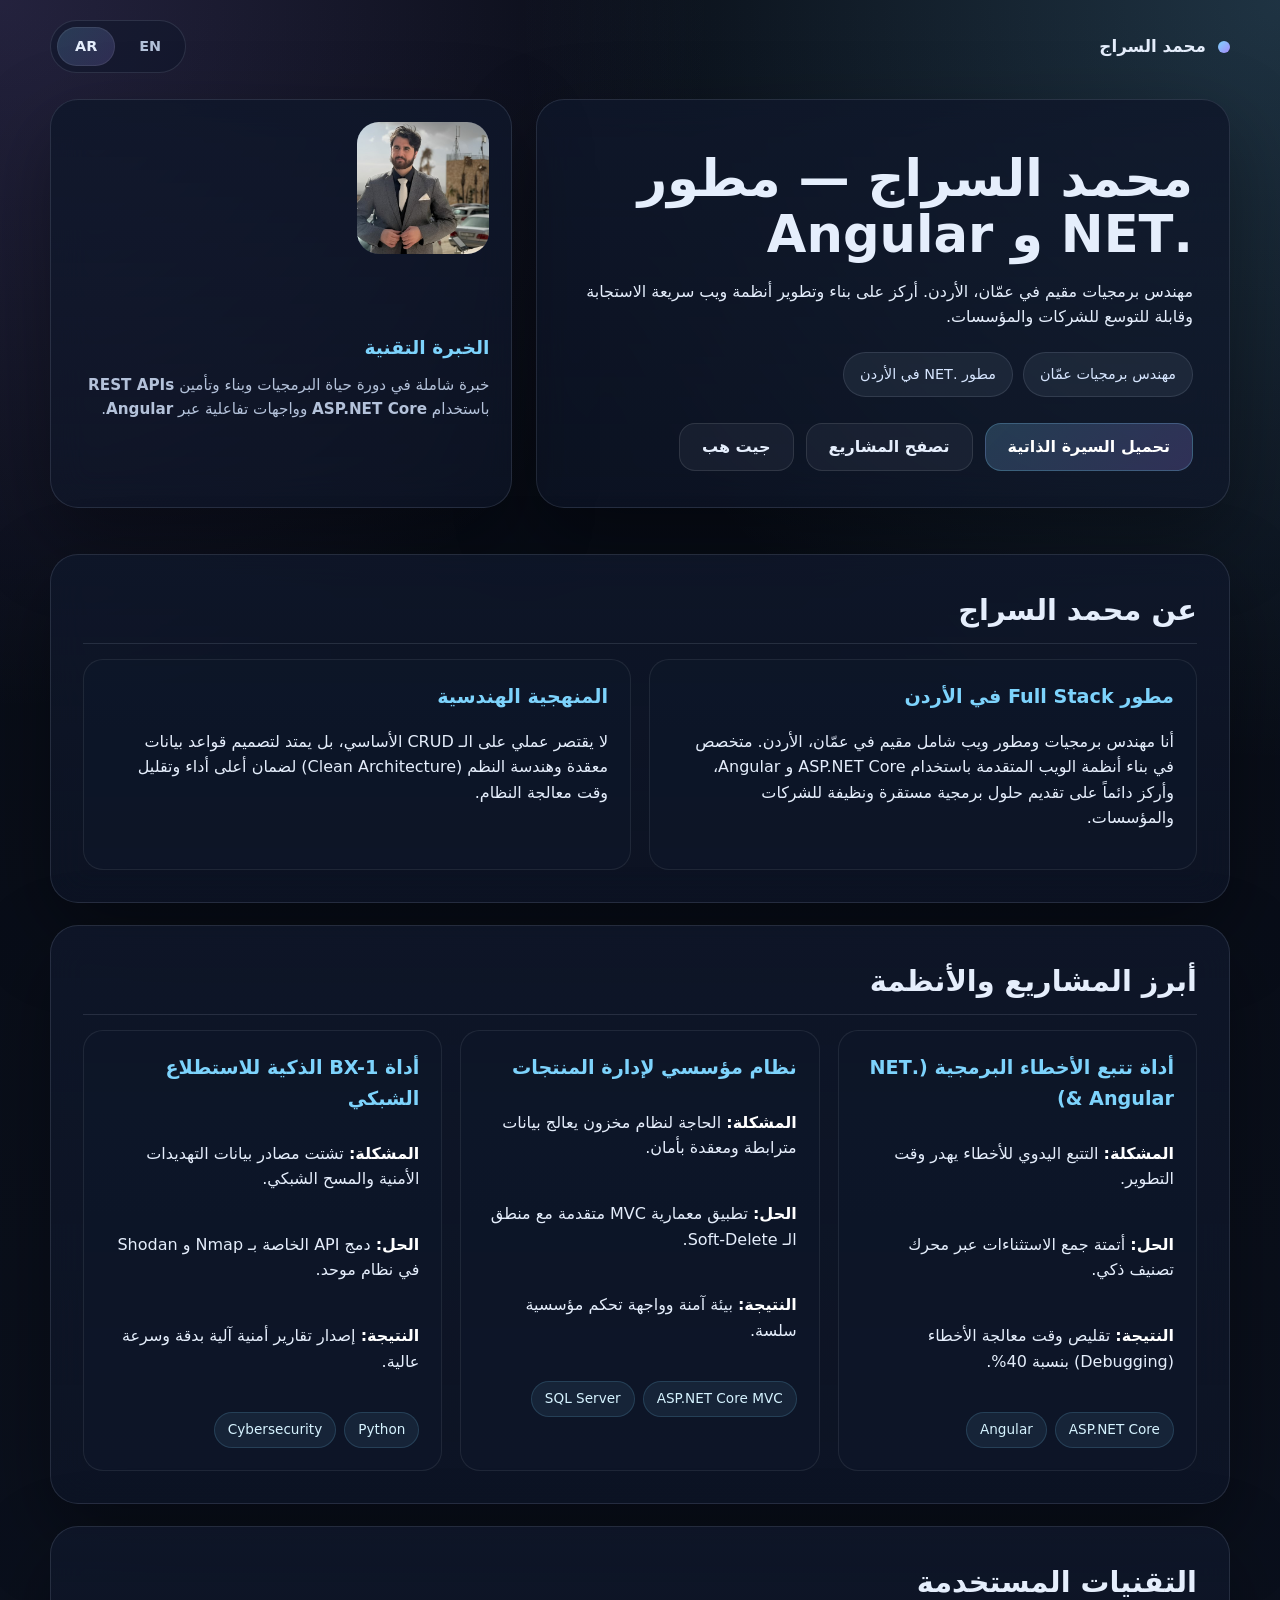
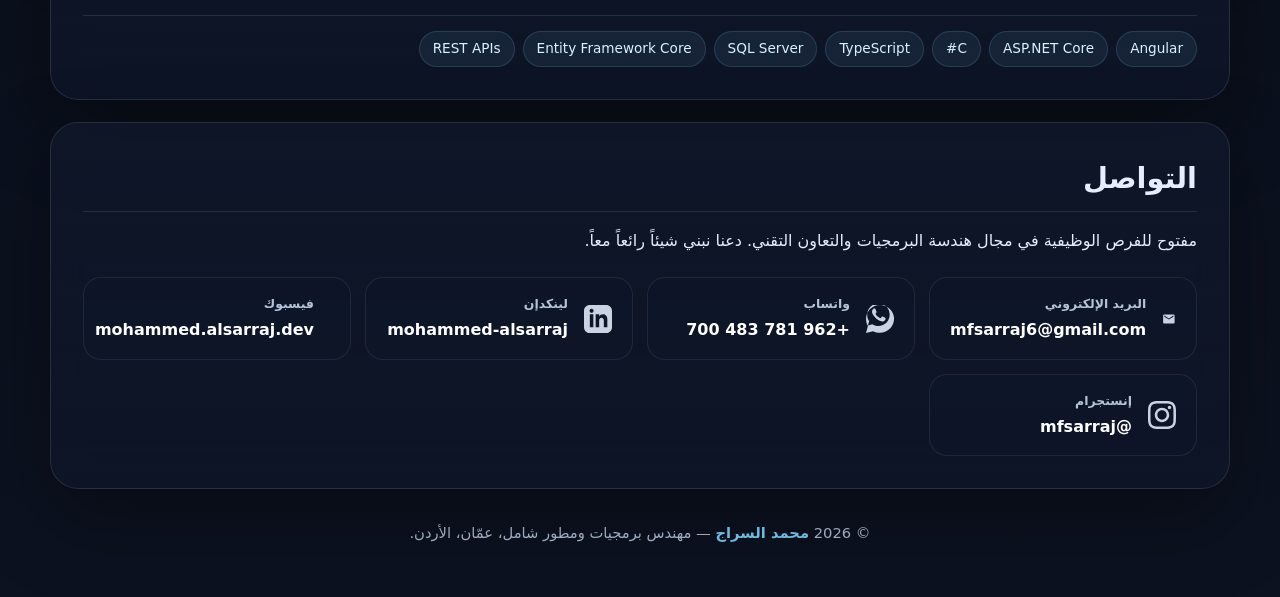
==== commit ffa5f1e6: "Update index.html" ====
--- a/ar/index.html
+++ b/ar/index.html
@@ -6,8 +6,8 @@
   <meta name="theme-color" content="#070b14" />
   <meta name="color-scheme" content="dark" />
   
-  <title>محمد السراج | مطور .NET و Angular في الأردن</title>
-  <meta name="description" content="محمد السراج، مطور ويب شامل باستخدام .NET و Angular مقيم في عمّان. متخصص في هندسة البرمجيات وبناء تطبيقات الويب قابلة التوسع وتطوير الأنظمة المعقدة." />
+  <title>محمد السراج | مطور .NET و Angular</title>
+  <meta name="description" content="محمد السراج، مطور .NET و Angular في عمّان. متخصص في بناء تطبيقات ويب قابلة للتوسع باستخدام ASP.NET Core و Angular." />
 
   <link rel="stylesheet" href="../css/styles.css" />
   <link rel="icon" type="image/png" sizes="32x32" href="../favicon-32x32.png" />
@@ -19,7 +19,7 @@
   <link rel="alternate" hreflang="x-default" href="https://Mohammed-Sarraj.github.io/" />
 
   <meta property="og:type" content="profile" />
-  <meta property="og:title" content="محمد السراج | مطور ويب شامل الأردن" />
+  <meta property="og:title" content=" | مطور ويب شامل الأردن" />
   <meta property="og:description" content="مهندس برمجيات عمّان - مطور Full Stack متخصص في أنظمة .NET و Angular." />
   <meta property="og:url" content="https://Mohammed-Sarraj.github.io/ar/" />
   <meta property="og:image" content="https://Mohammed-Sarraj.github.io/og-image.jpg" />
@@ -33,17 +33,17 @@
     "@context": "https://schema.org",
     "@type": "WebSite",
     "url": "https://Mohammed-Sarraj.github.io/ar/",
-    "name": "محمد السراج",
-    "description": "السيرة الذاتية لمهندس البرمجيات محمد السراج."
+    "name": "",
+    "description": "السيرة الذاتية لمهندس البرمجيات ."
   },
   {
     "@context": "https://schema.org",
     "@type": "ProfilePage",
     "url": "https://Mohammed-Sarraj.github.io/ar/",
-    "name": "محمد السراج — مهندس برمجيات",
+    "name": " — مهندس برمجيات",
     "mainEntity": {
       "@type": "Person",
-      "name": "محمد السراج",
+      "name": "",
       "jobTitle": "مطور Full Stack",
       "description": "مطور ويب شامل باستخدام .NET و Angular مقيم في عمّان، الأردن.",
       "image": "https://Mohammed-Sarraj.github.io/profile.jpg",
@@ -73,8 +73,7 @@
     <main>
       <section class="hero">
         <article class="panel hero-main anim">
-          <h1>محمد السراج</h1>
-          <h2 class="hero-sub">مطور ويب شامل باستخدام .NET و Angular</h2>
+          <h1>محمد السراج <span>— مطور .NET و Angular</span></h1>
           <p class="subtitle">
             مهندس برمجيات مقيم في عمّان، الأردن. أركز على بناء وتطوير أنظمة ويب سريعة الاستجابة وقابلة للتوسع للشركات والمؤسسات.
           </p>
